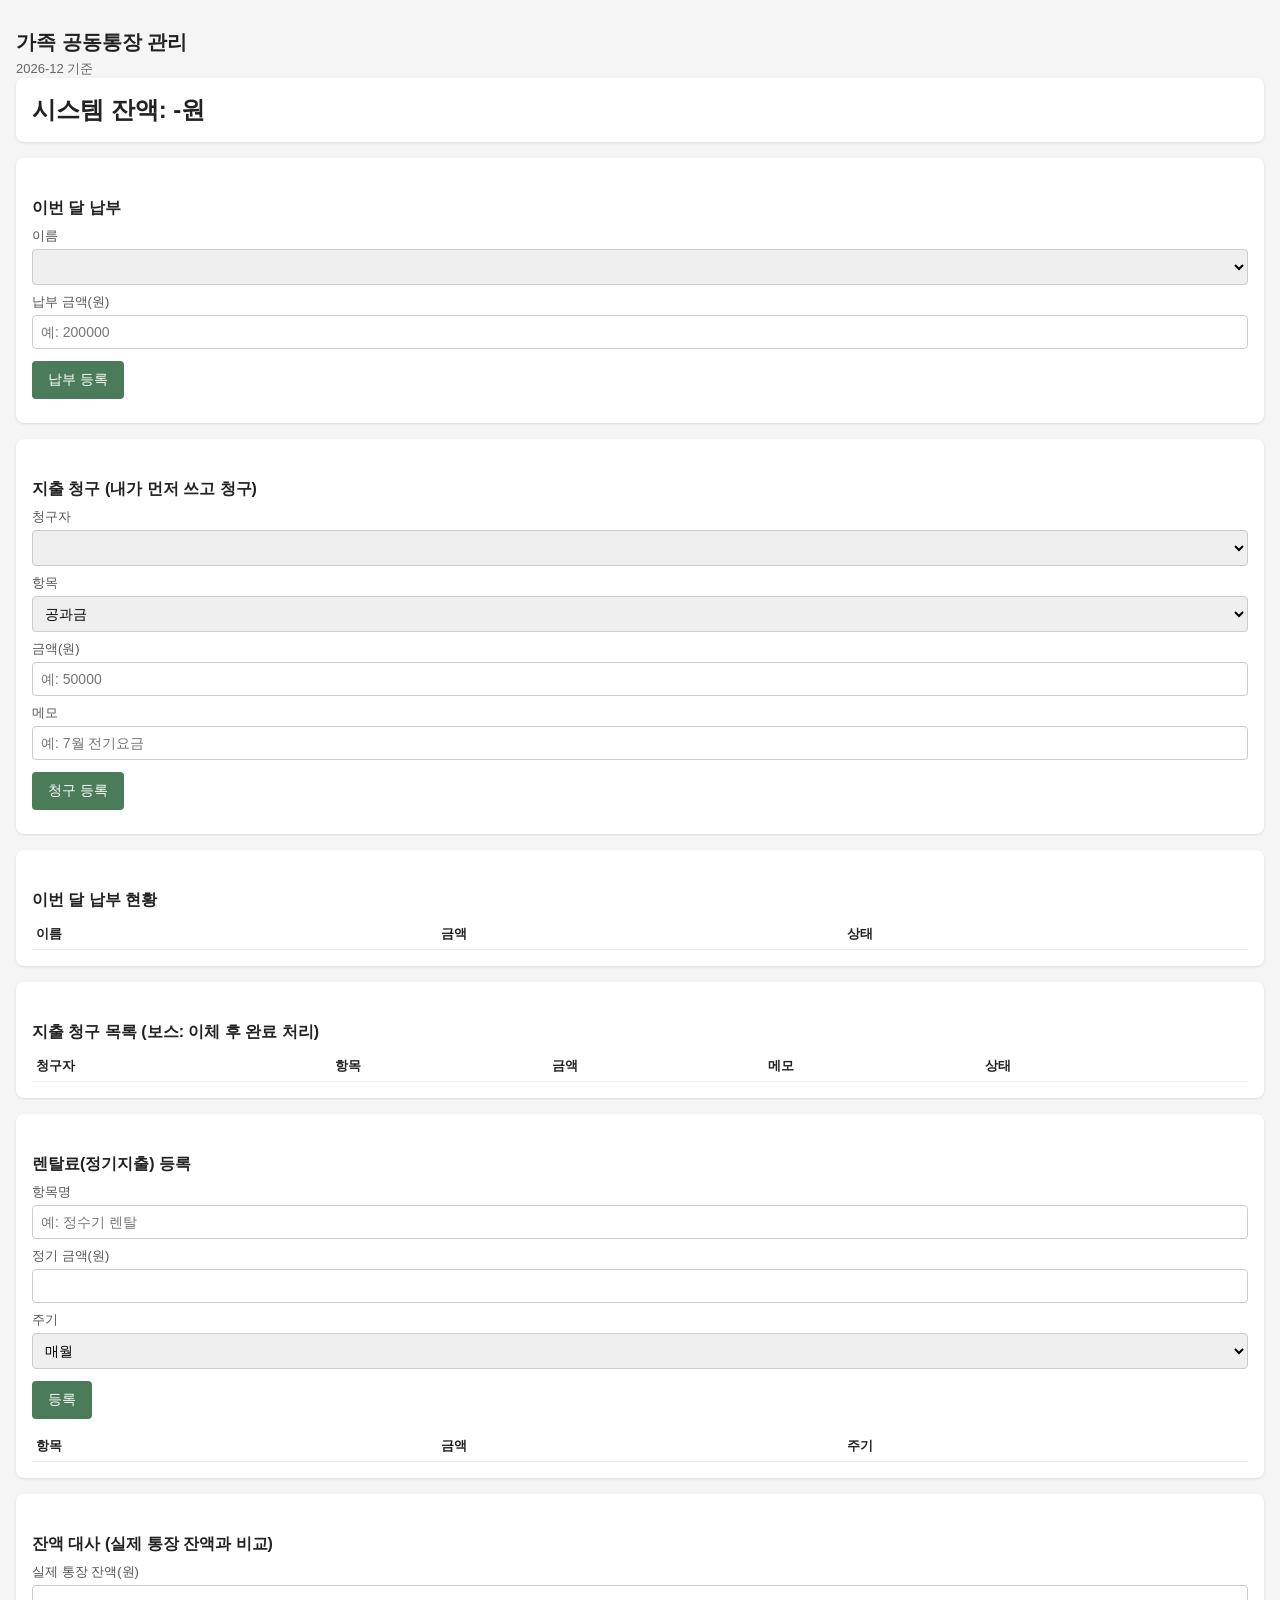
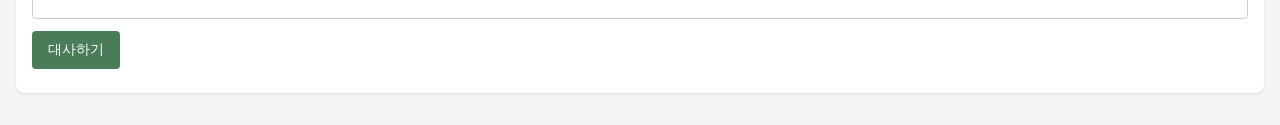
==== gas/Index.html @ d14a7220 "Initial family budget web app: GAS code + sheet template + deployment guide" ====
<!DOCTYPE html>
<html>
<head>
  <base target="_top">
  <meta charset="utf-8">
  <style>
    body { font-family: -apple-system, "Malgun Gothic", sans-serif; margin: 0; padding: 16px; background: #f5f5f5; color: #222; }
    h1 { font-size: 20px; margin-bottom: 4px; }
    h2 { font-size: 16px; margin: 24px 0 8px; }
    .card { background: #fff; border-radius: 8px; padding: 16px; margin-bottom: 16px; box-shadow: 0 1px 3px rgba(0,0,0,.1); }
    label { display: block; font-size: 13px; color: #555; margin: 8px 0 4px; }
    input, select, textarea { width: 100%; box-sizing: border-box; padding: 8px; border: 1px solid #ccc; border-radius: 4px; font-size: 14px; }
    button { margin-top: 12px; padding: 10px 16px; border: none; border-radius: 4px; background: #4a7c59; color: #fff; font-size: 14px; cursor: pointer; }
    button.secondary { background: #888; }
    button.small { padding: 4px 10px; font-size: 12px; margin-top: 0; }
    table { width: 100%; border-collapse: collapse; font-size: 13px; }
    th, td { text-align: left; padding: 6px 4px; border-bottom: 1px solid #eee; }
    .status-done { color: #4a7c59; font-weight: bold; }
    .status-pending { color: #c07d00; font-weight: bold; }
    .balance { font-size: 24px; font-weight: bold; }
    .diff-ok { color: #4a7c59; }
    .diff-bad { color: #c0392b; }
    .msg { font-size: 13px; margin-top: 8px; }
  </style>
</head>
<body>
  <h1>가족 공동통장 관리</h1>
  <div id="ym-label" style="color:#666; font-size:13px;"></div>

  <div class="card">
    <div class="balance">시스템 잔액: <span id="system-balance">-</span>원</div>
  </div>

  <div class="card">
    <h2>이번 달 납부</h2>
    <label>이름</label>
    <select id="pay-name"></select>
    <label>납부 금액(원)</label>
    <input type="number" id="pay-amount" placeholder="예: 200000">
    <button onclick="doPayment()">납부 등록</button>
    <div class="msg" id="pay-msg"></div>
  </div>

  <div class="card">
    <h2>지출 청구 (내가 먼저 쓰고 청구)</h2>
    <label>청구자</label>
    <select id="claim-name"></select>
    <label>항목</label>
    <select id="claim-category">
      <option>공과금</option>
      <option>월세</option>
      <option>생활비</option>
      <option>기타</option>
    </select>
    <label>금액(원)</label>
    <input type="number" id="claim-amount" placeholder="예: 50000">
    <label>메모</label>
    <input type="text" id="claim-memo" placeholder="예: 7월 전기요금">
    <button onclick="doClaim()">청구 등록</button>
    <div class="msg" id="claim-msg"></div>
  </div>

  <div class="card">
    <h2>이번 달 납부 현황</h2>
    <table id="payment-table"><thead><tr><th>이름</th><th>금액</th><th>상태</th></tr></thead><tbody></tbody></table>
  </div>

  <div class="card">
    <h2>지출 청구 목록 (보스: 이체 후 완료 처리)</h2>
    <table id="claim-table"><thead><tr><th>청구자</th><th>항목</th><th>금액</th><th>메모</th><th>상태</th><th></th></tr></thead><tbody></tbody></table>
  </div>

  <div class="card">
    <h2>렌탈료(정기지출) 등록</h2>
    <label>항목명</label>
    <input type="text" id="rec-name" placeholder="예: 정수기 렌탈">
    <label>정기 금액(원)</label>
    <input type="number" id="rec-amount">
    <label>주기</label>
    <select id="rec-cycle"><option>매월</option><option>격월</option><option>분기</option></select>
    <button onclick="doRecurring()">등록</button>
    <div class="msg" id="rec-msg"></div>
    <table id="recurring-table" style="margin-top:12px;"><thead><tr><th>항목</th><th>금액</th><th>주기</th></tr></thead><tbody></tbody></table>
  </div>

  <div class="card">
    <h2>잔액 대사 (실제 통장 잔액과 비교)</h2>
    <label>실제 통장 잔액(원)</label>
    <input type="number" id="actual-balance">
    <button onclick="doReconcile()">대사하기</button>
    <div class="msg" id="reconcile-msg"></div>
  </div>

  <script>
    function currentYearMonth() {
      const d = new Date();
      return d.getFullYear() + '-' + String(d.getMonth() + 1).padStart(2, '0');
    }
    const YM = currentYearMonth();
    document.getElementById('ym-label').textContent = YM + ' 기준';

    function fmt(n) { return Number(n || 0).toLocaleString(); }

    function loadDashboard() {
      google.script.run.withSuccessHandler(renderDashboard).getDashboard(YM);
    }

    function renderDashboard(data) {
      // 이름 셀렉트 채우기
      ['pay-name', 'claim-name'].forEach(id => {
        const sel = document.getElementById(id);
        sel.innerHTML = data.members.map(m => `<option>${m.name}</option>`).join('');
      });

      document.getElementById('system-balance').textContent = fmt(data.systemBalance);

      const payBody = document.querySelector('#payment-table tbody');
      payBody.innerHTML = data.payments.map(p =>
        `<tr><td>${p.name}</td><td>${fmt(p.amount)}</td><td class="status-done">${p.status}</td></tr>`
      ).join('') || '<tr><td colspan="3">아직 없음</td></tr>';

      const claimBody = document.querySelector('#claim-table tbody');
      claimBody.innerHTML = data.claims.map(c => {
        const statusClass = c.status === '이체완료' ? 'status-done' : 'status-pending';
        const btn = c.status === '청구중'
          ? `<button class="small" onclick="markDone('${c.claimId}')">이체완료 처리</button>`
          : '';
        return `<tr><td>${c.claimant}</td><td>${c.category}</td><td>${fmt(c.amount)}</td><td>${c.memo}</td><td class="${statusClass}">${c.status}</td><td>${btn}</td></tr>`;
      }).join('') || '<tr><td colspan="6">아직 없음</td></tr>';

      const recBody = document.querySelector('#recurring-table tbody');
      recBody.innerHTML = data.recurring.map(r =>
        `<tr><td>${r.name}</td><td>${fmt(r.amount)}</td><td>${r.cycle}</td></tr>`
      ).join('') || '<tr><td colspan="3">아직 없음</td></tr>';
    }

    function doPayment() {
      const name = document.getElementById('pay-name').value;
      const amount = document.getElementById('pay-amount').value;
      if (!amount) { document.getElementById('pay-msg').textContent = '금액을 입력해주세요.'; return; }
      google.script.run.withSuccessHandler(() => {
        document.getElementById('pay-msg').textContent = '등록 완료!';
        document.getElementById('pay-amount').value = '';
        loadDashboard();
      }).withFailureHandler(e => document.getElementById('pay-msg').textContent = '오류: ' + e.message)
        .recordPayment(YM, name, amount);
    }

    function doClaim() {
      const claimant = document.getElementById('claim-name').value;
      const category = document.getElementById('claim-category').value;
      const amount = document.getElementById('claim-amount').value;
      const memo = document.getElementById('claim-memo').value;
      if (!amount) { document.getElementById('claim-msg').textContent = '금액을 입력해주세요.'; return; }
      google.script.run.withSuccessHandler(() => {
        document.getElementById('claim-msg').textContent = '청구 완료!';
        document.getElementById('claim-amount').value = '';
        document.getElementById('claim-memo').value = '';
        loadDashboard();
      }).withFailureHandler(e => document.getElementById('claim-msg').textContent = '오류: ' + e.message)
        .submitExpenseClaim(claimant, category, amount, memo);
    }

    function markDone(claimId) {
      google.script.run.withSuccessHandler(loadDashboard).markReimbursed(claimId);
    }

    function doRecurring() {
      const name = document.getElementById('rec-name').value;
      const amount = document.getElementById('rec-amount').value;
      const cycle = document.getElementById('rec-cycle').value;
      if (!name || !amount) { document.getElementById('rec-msg').textContent = '항목명/금액을 입력해주세요.'; return; }
      google.script.run.withSuccessHandler(() => {
        document.getElementById('rec-msg').textContent = '등록 완료!';
        document.getElementById('rec-name').value = '';
        document.getElementById('rec-amount').value = '';
        loadDashboard();
      }).withFailureHandler(e => document.getElementById('rec-msg').textContent = '오류: ' + e.message)
        .registerRecurring(name, amount, cycle, '');
    }

    function doReconcile() {
      const actual = document.getElementById('actual-balance').value;
      if (!actual) { document.getElementById('reconcile-msg').textContent = '실제 잔액을 입력해주세요.'; return; }
      google.script.run.withSuccessHandler(r => {
        const diffClass = r.diff === 0 ? 'diff-ok' : 'diff-bad';
        document.getElementById('reconcile-msg').innerHTML =
          `시스템 잔액 ${fmt(r.systemBalance)}원 vs 실제 ${fmt(r.actualBalance)}원 → <span class="${diffClass}">차이 ${fmt(r.diff)}원</span>`;
      }).withFailureHandler(e => document.getElementById('reconcile-msg').textContent = '오류: ' + e.message)
        .recordActualBalance(YM, actual);
    }

    loadDashboard();
  </script>
</body>
</html>
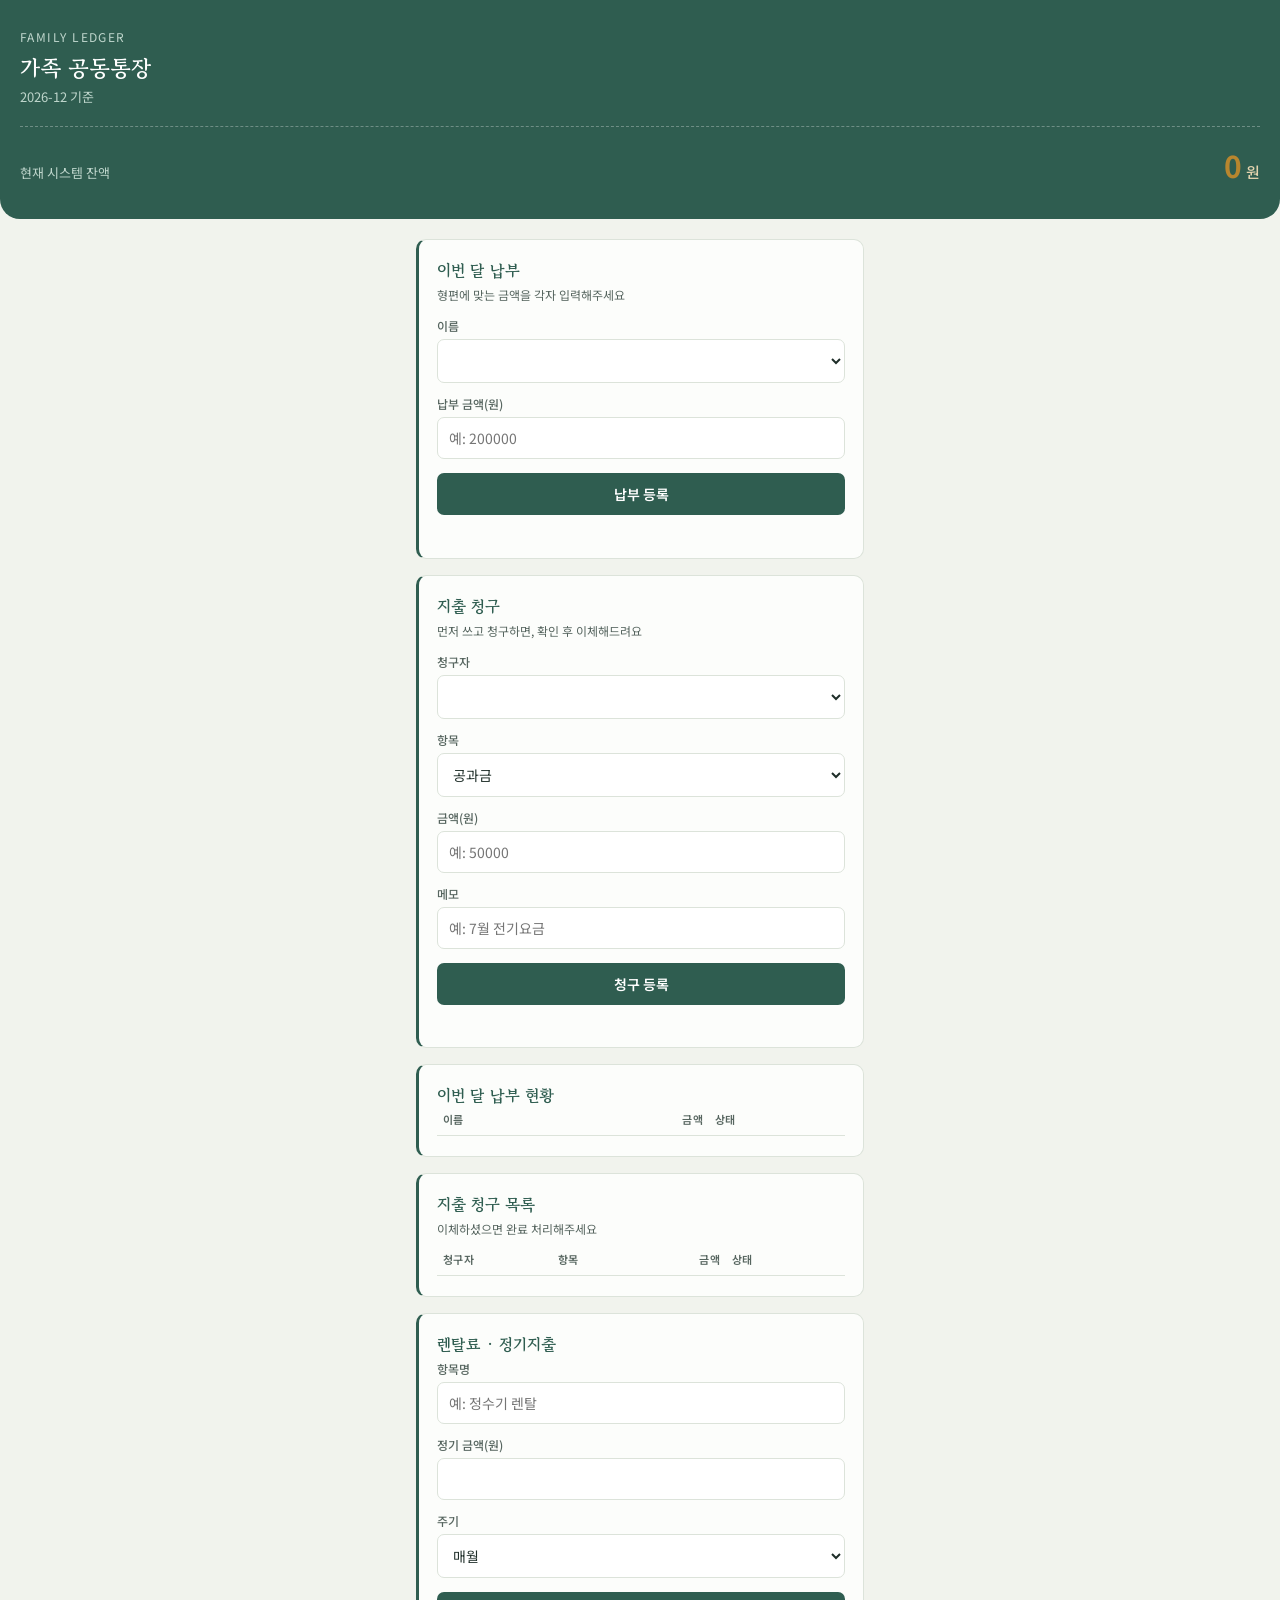
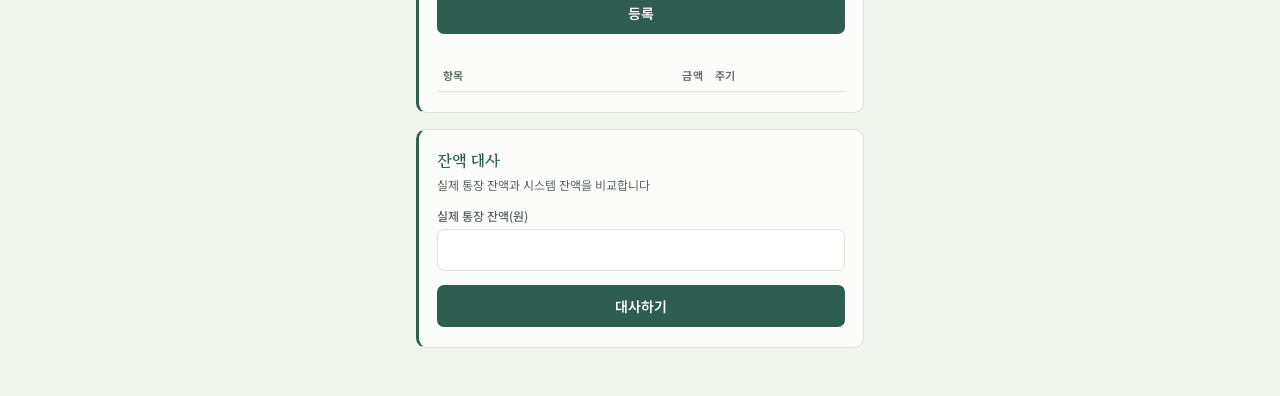
==== commit c352ef3c: "Redesign web app UI: passbook/ledger visual concept" ====
--- a/gas/Index.html
+++ b/gas/Index.html
@@ -3,93 +3,289 @@
 <head>
   <base target="_top">
   <meta charset="utf-8">
+  <meta name="viewport" content="width=device-width, initial-scale=1">
+  <link rel="preconnect" href="https://fonts.googleapis.com">
+  <link rel="preconnect" href="https://fonts.gstatic.com" crossorigin>
+  <link href="https://fonts.googleapis.com/css2?family=Gowun+Batang:wght@400;700&family=Noto+Sans+KR:wght@400;500;600;700&display=swap" rel="stylesheet">
   <style>
-    body { font-family: -apple-system, "Malgun Gothic", sans-serif; margin: 0; padding: 16px; background: #f5f5f5; color: #222; }
-    h1 { font-size: 20px; margin-bottom: 4px; }
-    h2 { font-size: 16px; margin: 24px 0 8px; }
-    .card { background: #fff; border-radius: 8px; padding: 16px; margin-bottom: 16px; box-shadow: 0 1px 3px rgba(0,0,0,.1); }
-    label { display: block; font-size: 13px; color: #555; margin: 8px 0 4px; }
-    input, select, textarea { width: 100%; box-sizing: border-box; padding: 8px; border: 1px solid #ccc; border-radius: 4px; font-size: 14px; }
-    button { margin-top: 12px; padding: 10px 16px; border: none; border-radius: 4px; background: #4a7c59; color: #fff; font-size: 14px; cursor: pointer; }
-    button.secondary { background: #888; }
-    button.small { padding: 4px 10px; font-size: 12px; margin-top: 0; }
+    :root {
+      --ink: #1F2E29;
+      --ink-soft: #56655F;
+      --paper: #F1F3ED;
+      --card: #FCFDFB;
+      --line: #DCE3DA;
+      --accent: #2F5D50;
+      --accent-soft: #DCE8E1;
+      --gold: #B8862E;
+      --good: #2E8B57;
+      --good-soft: #E3F2E8;
+      --warn: #B8792A;
+      --warn-soft: #FBEEDD;
+      --bad: #B0432E;
+      --bad-soft: #FBE7E2;
+      --radius: 10px;
+    }
+
+    * { box-sizing: border-box; }
+
+    body {
+      font-family: 'Noto Sans KR', sans-serif;
+      background: var(--paper);
+      color: var(--ink);
+      margin: 0;
+      padding: 0 0 48px;
+      -webkit-font-smoothing: antialiased;
+    }
+
+    h1, h2 {
+      font-family: 'Gowun Batang', serif;
+      font-weight: 700;
+      text-wrap: balance;
+      margin: 0;
+    }
+
+    header.passbook {
+      background: var(--accent);
+      color: #F3F1E9;
+      padding: 28px 20px 32px;
+      border-radius: 0 0 20px 20px;
+    }
+    header.passbook .eyebrow {
+      font-size: 12px;
+      letter-spacing: 0.12em;
+      text-transform: uppercase;
+      color: #BFD6CC;
+      margin-bottom: 6px;
+    }
+    header.passbook h1 { font-size: 22px; color: #fff; }
+    header.passbook .ym { font-size: 13px; color: #BFD6CC; margin-top: 4px; }
+
+    .balance-line {
+      margin-top: 20px;
+      display: flex;
+      align-items: baseline;
+      justify-content: space-between;
+      border-top: 1px dashed rgba(255,255,255,.3);
+      padding-top: 16px;
+    }
+    .balance-line .label { font-size: 13px; color: #BFD6CC; }
+    .balance-line .value {
+      font-family: 'Noto Sans KR', sans-serif;
+      font-variant-numeric: tabular-nums;
+      font-size: 30px;
+      font-weight: 700;
+      color: var(--gold);
+    }
+    .balance-line .value::after { content: '원'; font-size: 15px; font-weight: 500; color: #E3D3AE; margin-left: 4px; }
+
+    main { max-width: 480px; margin: 0 auto; padding: 20px 16px 0; display: flex; flex-direction: column; gap: 16px; }
+
+    .card {
+      background: var(--card);
+      border: 1px solid var(--line);
+      border-left: 3px solid var(--accent);
+      border-radius: var(--radius);
+      padding: 18px 18px 20px;
+    }
+    .card h2 {
+      font-size: 16px;
+      color: var(--accent);
+      margin-bottom: 4px;
+    }
+    .card .sub { font-size: 12px; color: var(--ink-soft); margin-bottom: 14px; }
+
+    label {
+      display: block;
+      font-size: 12px;
+      font-weight: 500;
+      color: var(--ink-soft);
+      margin: 12px 0 5px;
+    }
+    label:first-of-type { margin-top: 0; }
+
+    input, select {
+      width: 100%;
+      padding: 10px 11px;
+      border: 1px solid var(--line);
+      border-radius: 7px;
+      font-size: 14px;
+      font-family: inherit;
+      background: #fff;
+      color: var(--ink);
+    }
+    input:focus, select:focus, button:focus-visible {
+      outline: 2px solid var(--accent);
+      outline-offset: 1px;
+    }
+    input[type="number"] { font-variant-numeric: tabular-nums; }
+
+    button {
+      margin-top: 14px;
+      padding: 11px 18px;
+      border: none;
+      border-radius: 7px;
+      background: var(--accent);
+      color: #fff;
+      font-size: 14px;
+      font-weight: 600;
+      font-family: inherit;
+      cursor: pointer;
+      width: 100%;
+    }
+    button:hover { background: #26493F; }
+    button.small {
+      width: auto;
+      margin-top: 0;
+      padding: 6px 12px;
+      font-size: 12px;
+      background: var(--accent-soft);
+      color: var(--accent);
+    }
+    button.small:hover { background: #C9DBD1; }
+
     table { width: 100%; border-collapse: collapse; font-size: 13px; }
-    th, td { text-align: left; padding: 6px 4px; border-bottom: 1px solid #eee; }
-    .status-done { color: #4a7c59; font-weight: bold; }
-    .status-pending { color: #c07d00; font-weight: bold; }
-    .balance { font-size: 24px; font-weight: bold; }
-    .diff-ok { color: #4a7c59; }
-    .diff-bad { color: #c0392b; }
-    .msg { font-size: 13px; margin-top: 8px; }
+    th {
+      text-align: left;
+      font-size: 11px;
+      letter-spacing: .04em;
+      text-transform: uppercase;
+      color: var(--ink-soft);
+      font-weight: 600;
+      padding: 0 6px 8px;
+      border-bottom: 1px solid var(--line);
+    }
+    td {
+      padding: 9px 6px;
+      border-bottom: 1px solid var(--line);
+      vertical-align: middle;
+    }
+    tr:last-child td { border-bottom: none; }
+    td.num { font-variant-numeric: tabular-nums; text-align: right; }
+    .table-wrap { overflow-x: auto; }
+    .empty-row td { color: var(--ink-soft); text-align: center; padding: 16px 6px; }
+
+    .pill {
+      display: inline-block;
+      padding: 3px 9px;
+      border-radius: 999px;
+      font-size: 11px;
+      font-weight: 600;
+    }
+    .pill.done { background: var(--good-soft); color: var(--good); }
+    .pill.pending { background: var(--warn-soft); color: var(--warn); }
+
+    .msg { font-size: 12.5px; margin-top: 10px; min-height: 1em; }
+    .msg.ok { color: var(--good); }
+    .msg.err { color: var(--bad); }
+
+    .reconcile-result {
+      margin-top: 12px;
+      padding: 12px 14px;
+      border-radius: 7px;
+      background: var(--accent-soft);
+      font-size: 13px;
+      line-height: 1.7;
+    }
+    .reconcile-result .diff { font-weight: 700; font-variant-numeric: tabular-nums; }
+    .reconcile-result .diff.ok { color: var(--good); }
+    .reconcile-result .diff.bad { color: var(--bad); }
+
+    @media (prefers-reduced-motion: no-preference) {
+      .card { transition: border-color .15s ease; }
+    }
   </style>
 </head>
 <body>
-  <h1>가족 공동통장 관리</h1>
-  <div id="ym-label" style="color:#666; font-size:13px;"></div>
-
-  <div class="card">
-    <div class="balance">시스템 잔액: <span id="system-balance">-</span>원</div>
-  </div>
-
-  <div class="card">
-    <h2>이번 달 납부</h2>
-    <label>이름</label>
-    <select id="pay-name"></select>
-    <label>납부 금액(원)</label>
-    <input type="number" id="pay-amount" placeholder="예: 200000">
-    <button onclick="doPayment()">납부 등록</button>
-    <div class="msg" id="pay-msg"></div>
-  </div>
-
-  <div class="card">
-    <h2>지출 청구 (내가 먼저 쓰고 청구)</h2>
-    <label>청구자</label>
-    <select id="claim-name"></select>
-    <label>항목</label>
-    <select id="claim-category">
-      <option>공과금</option>
-      <option>월세</option>
-      <option>생활비</option>
-      <option>기타</option>
-    </select>
-    <label>금액(원)</label>
-    <input type="number" id="claim-amount" placeholder="예: 50000">
-    <label>메모</label>
-    <input type="text" id="claim-memo" placeholder="예: 7월 전기요금">
-    <button onclick="doClaim()">청구 등록</button>
-    <div class="msg" id="claim-msg"></div>
-  </div>
-
-  <div class="card">
-    <h2>이번 달 납부 현황</h2>
-    <table id="payment-table"><thead><tr><th>이름</th><th>금액</th><th>상태</th></tr></thead><tbody></tbody></table>
-  </div>
-
-  <div class="card">
-    <h2>지출 청구 목록 (보스: 이체 후 완료 처리)</h2>
-    <table id="claim-table"><thead><tr><th>청구자</th><th>항목</th><th>금액</th><th>메모</th><th>상태</th><th></th></tr></thead><tbody></tbody></table>
-  </div>
-
-  <div class="card">
-    <h2>렌탈료(정기지출) 등록</h2>
-    <label>항목명</label>
-    <input type="text" id="rec-name" placeholder="예: 정수기 렌탈">
-    <label>정기 금액(원)</label>
-    <input type="number" id="rec-amount">
-    <label>주기</label>
-    <select id="rec-cycle"><option>매월</option><option>격월</option><option>분기</option></select>
-    <button onclick="doRecurring()">등록</button>
-    <div class="msg" id="rec-msg"></div>
-    <table id="recurring-table" style="margin-top:12px;"><thead><tr><th>항목</th><th>금액</th><th>주기</th></tr></thead><tbody></tbody></table>
-  </div>
-
-  <div class="card">
-    <h2>잔액 대사 (실제 통장 잔액과 비교)</h2>
-    <label>실제 통장 잔액(원)</label>
-    <input type="number" id="actual-balance">
-    <button onclick="doReconcile()">대사하기</button>
-    <div class="msg" id="reconcile-msg"></div>
-  </div>
+  <header class="passbook">
+    <div class="eyebrow">Family Ledger</div>
+    <h1>가족 공동통장</h1>
+    <div class="ym" id="ym-label"></div>
+    <div class="balance-line">
+      <span class="label">현재 시스템 잔액</span>
+      <span class="value" id="system-balance">0</span>
+    </div>
+  </header>
+
+  <main>
+    <section class="card">
+      <h2>이번 달 납부</h2>
+      <div class="sub">형편에 맞는 금액을 각자 입력해주세요</div>
+      <label>이름</label>
+      <select id="pay-name"></select>
+      <label>납부 금액(원)</label>
+      <input type="number" id="pay-amount" placeholder="예: 200000">
+      <button onclick="doPayment()">납부 등록</button>
+      <div class="msg" id="pay-msg"></div>
+    </section>
+
+    <section class="card">
+      <h2>지출 청구</h2>
+      <div class="sub">먼저 쓰고 청구하면, 확인 후 이체해드려요</div>
+      <label>청구자</label>
+      <select id="claim-name"></select>
+      <label>항목</label>
+      <select id="claim-category">
+        <option>공과금</option>
+        <option>월세</option>
+        <option>생활비</option>
+        <option>기타</option>
+      </select>
+      <label>금액(원)</label>
+      <input type="number" id="claim-amount" placeholder="예: 50000">
+      <label>메모</label>
+      <input type="text" id="claim-memo" placeholder="예: 7월 전기요금">
+      <button onclick="doClaim()">청구 등록</button>
+      <div class="msg" id="claim-msg"></div>
+    </section>
+
+    <section class="card">
+      <h2>이번 달 납부 현황</h2>
+      <div class="table-wrap">
+        <table id="payment-table">
+          <thead><tr><th>이름</th><th style="text-align:right">금액</th><th>상태</th></tr></thead>
+          <tbody></tbody>
+        </table>
+      </div>
+    </section>
+
+    <section class="card">
+      <h2>지출 청구 목록</h2>
+      <div class="sub">이체하셨으면 완료 처리해주세요</div>
+      <div class="table-wrap">
+        <table id="claim-table">
+          <thead><tr><th>청구자</th><th>항목</th><th style="text-align:right">금액</th><th>상태</th><th></th></tr></thead>
+          <tbody></tbody>
+        </table>
+      </div>
+    </section>
+
+    <section class="card">
+      <h2>렌탈료 · 정기지출</h2>
+      <label>항목명</label>
+      <input type="text" id="rec-name" placeholder="예: 정수기 렌탈">
+      <label>정기 금액(원)</label>
+      <input type="number" id="rec-amount">
+      <label>주기</label>
+      <select id="rec-cycle"><option>매월</option><option>격월</option><option>분기</option></select>
+      <button onclick="doRecurring()">등록</button>
+      <div class="msg" id="rec-msg"></div>
+      <div class="table-wrap" style="margin-top:10px;">
+        <table id="recurring-table">
+          <thead><tr><th>항목</th><th style="text-align:right">금액</th><th>주기</th></tr></thead>
+          <tbody></tbody>
+        </table>
+      </div>
+    </section>
+
+    <section class="card">
+      <h2>잔액 대사</h2>
+      <div class="sub">실제 통장 잔액과 시스템 잔액을 비교합니다</div>
+      <label>실제 통장 잔액(원)</label>
+      <input type="number" id="actual-balance">
+      <button onclick="doReconcile()">대사하기</button>
+      <div id="reconcile-msg"></div>
+    </section>
+  </main>
 
   <script>
     function currentYearMonth() {
@@ -106,7 +302,6 @@
     }
 
     function renderDashboard(data) {
-      // 이름 셀렉트 채우기
       ['pay-name', 'claim-name'].forEach(id => {
         const sel = document.getElementById(id);
         sel.innerHTML = data.members.map(m => `<option>${m.name}</option>`).join('');
@@ -116,33 +311,39 @@
 
       const payBody = document.querySelector('#payment-table tbody');
       payBody.innerHTML = data.payments.map(p =>
-        `<tr><td>${p.name}</td><td>${fmt(p.amount)}</td><td class="status-done">${p.status}</td></tr>`
-      ).join('') || '<tr><td colspan="3">아직 없음</td></tr>';
+        `<tr><td>${p.name}</td><td class="num">${fmt(p.amount)}</td><td><span class="pill done">${p.status}</span></td></tr>`
+      ).join('') || '<tr class="empty-row"><td colspan="3">아직 없음</td></tr>';
 
       const claimBody = document.querySelector('#claim-table tbody');
       claimBody.innerHTML = data.claims.map(c => {
-        const statusClass = c.status === '이체완료' ? 'status-done' : 'status-pending';
+        const pillClass = c.status === '이체완료' ? 'done' : 'pending';
         const btn = c.status === '청구중'
-          ? `<button class="small" onclick="markDone('${c.claimId}')">이체완료 처리</button>`
+          ? `<button class="small" onclick="markDone('${c.claimId}')">완료 처리</button>`
           : '';
-        return `<tr><td>${c.claimant}</td><td>${c.category}</td><td>${fmt(c.amount)}</td><td>${c.memo}</td><td class="${statusClass}">${c.status}</td><td>${btn}</td></tr>`;
-      }).join('') || '<tr><td colspan="6">아직 없음</td></tr>';
+        return `<tr><td>${c.claimant}<br><span style="color:var(--ink-soft);font-size:11px">${c.memo || ''}</span></td><td>${c.category}</td><td class="num">${fmt(c.amount)}</td><td><span class="pill ${pillClass}">${c.status}</span></td><td>${btn}</td></tr>`;
+      }).join('') || '<tr class="empty-row"><td colspan="5">아직 없음</td></tr>';
 
       const recBody = document.querySelector('#recurring-table tbody');
       recBody.innerHTML = data.recurring.map(r =>
-        `<tr><td>${r.name}</td><td>${fmt(r.amount)}</td><td>${r.cycle}</td></tr>`
-      ).join('') || '<tr><td colspan="3">아직 없음</td></tr>';
+        `<tr><td>${r.name}</td><td class="num">${fmt(r.amount)}</td><td>${r.cycle}</td></tr>`
+      ).join('') || '<tr class="empty-row"><td colspan="3">아직 없음</td></tr>';
+    }
+
+    function setMsg(id, text, ok) {
+      const el = document.getElementById(id);
+      el.textContent = text;
+      el.className = 'msg ' + (ok ? 'ok' : 'err');
     }
 
     function doPayment() {
       const name = document.getElementById('pay-name').value;
       const amount = document.getElementById('pay-amount').value;
-      if (!amount) { document.getElementById('pay-msg').textContent = '금액을 입력해주세요.'; return; }
+      if (!amount) { setMsg('pay-msg', '금액을 입력해주세요.', false); return; }
       google.script.run.withSuccessHandler(() => {
-        document.getElementById('pay-msg').textContent = '등록 완료!';
+        setMsg('pay-msg', '등록 완료했습니다.', true);
         document.getElementById('pay-amount').value = '';
         loadDashboard();
-      }).withFailureHandler(e => document.getElementById('pay-msg').textContent = '오류: ' + e.message)
+      }).withFailureHandler(e => setMsg('pay-msg', '오류: ' + e.message, false))
         .recordPayment(YM, name, amount);
     }
 
@@ -151,13 +352,13 @@
       const category = document.getElementById('claim-category').value;
       const amount = document.getElementById('claim-amount').value;
       const memo = document.getElementById('claim-memo').value;
-      if (!amount) { document.getElementById('claim-msg').textContent = '금액을 입력해주세요.'; return; }
+      if (!amount) { setMsg('claim-msg', '금액을 입력해주세요.', false); return; }
       google.script.run.withSuccessHandler(() => {
-        document.getElementById('claim-msg').textContent = '청구 완료!';
+        setMsg('claim-msg', '청구했습니다.', true);
         document.getElementById('claim-amount').value = '';
         document.getElementById('claim-memo').value = '';
         loadDashboard();
-      }).withFailureHandler(e => document.getElementById('claim-msg').textContent = '오류: ' + e.message)
+      }).withFailureHandler(e => setMsg('claim-msg', '오류: ' + e.message, false))
         .submitExpenseClaim(claimant, category, amount, memo);
     }
 
@@ -169,24 +370,24 @@
       const name = document.getElementById('rec-name').value;
       const amount = document.getElementById('rec-amount').value;
       const cycle = document.getElementById('rec-cycle').value;
-      if (!name || !amount) { document.getElementById('rec-msg').textContent = '항목명/금액을 입력해주세요.'; return; }
+      if (!name || !amount) { setMsg('rec-msg', '항목명/금액을 입력해주세요.', false); return; }
       google.script.run.withSuccessHandler(() => {
-        document.getElementById('rec-msg').textContent = '등록 완료!';
+        setMsg('rec-msg', '등록했습니다.', true);
         document.getElementById('rec-name').value = '';
         document.getElementById('rec-amount').value = '';
         loadDashboard();
-      }).withFailureHandler(e => document.getElementById('rec-msg').textContent = '오류: ' + e.message)
+      }).withFailureHandler(e => setMsg('rec-msg', '오류: ' + e.message, false))
         .registerRecurring(name, amount, cycle, '');
     }
 
     function doReconcile() {
       const actual = document.getElementById('actual-balance').value;
-      if (!actual) { document.getElementById('reconcile-msg').textContent = '실제 잔액을 입력해주세요.'; return; }
+      const box = document.getElementById('reconcile-msg');
+      if (!actual) { box.innerHTML = '<div class="msg err">실제 잔액을 입력해주세요.</div>'; return; }
       google.script.run.withSuccessHandler(r => {
-        const diffClass = r.diff === 0 ? 'diff-ok' : 'diff-bad';
-        document.getElementById('reconcile-msg').innerHTML =
-          `시스템 잔액 ${fmt(r.systemBalance)}원 vs 실제 ${fmt(r.actualBalance)}원 → <span class="${diffClass}">차이 ${fmt(r.diff)}원</span>`;
-      }).withFailureHandler(e => document.getElementById('reconcile-msg').textContent = '오류: ' + e.message)
+        const ok = r.diff === 0;
+        box.innerHTML = `<div class="reconcile-result">시스템 ${fmt(r.systemBalance)}원 · 실제 ${fmt(r.actualBalance)}원<br>차이 <span class="diff ${ok ? 'ok' : 'bad'}">${fmt(r.diff)}원${ok ? ' (일치)' : ''}</span></div>`;
+      }).withFailureHandler(e => box.innerHTML = `<div class="msg err">오류: ${e.message}</div>`)
         .recordActualBalance(YM, actual);
     }
 
